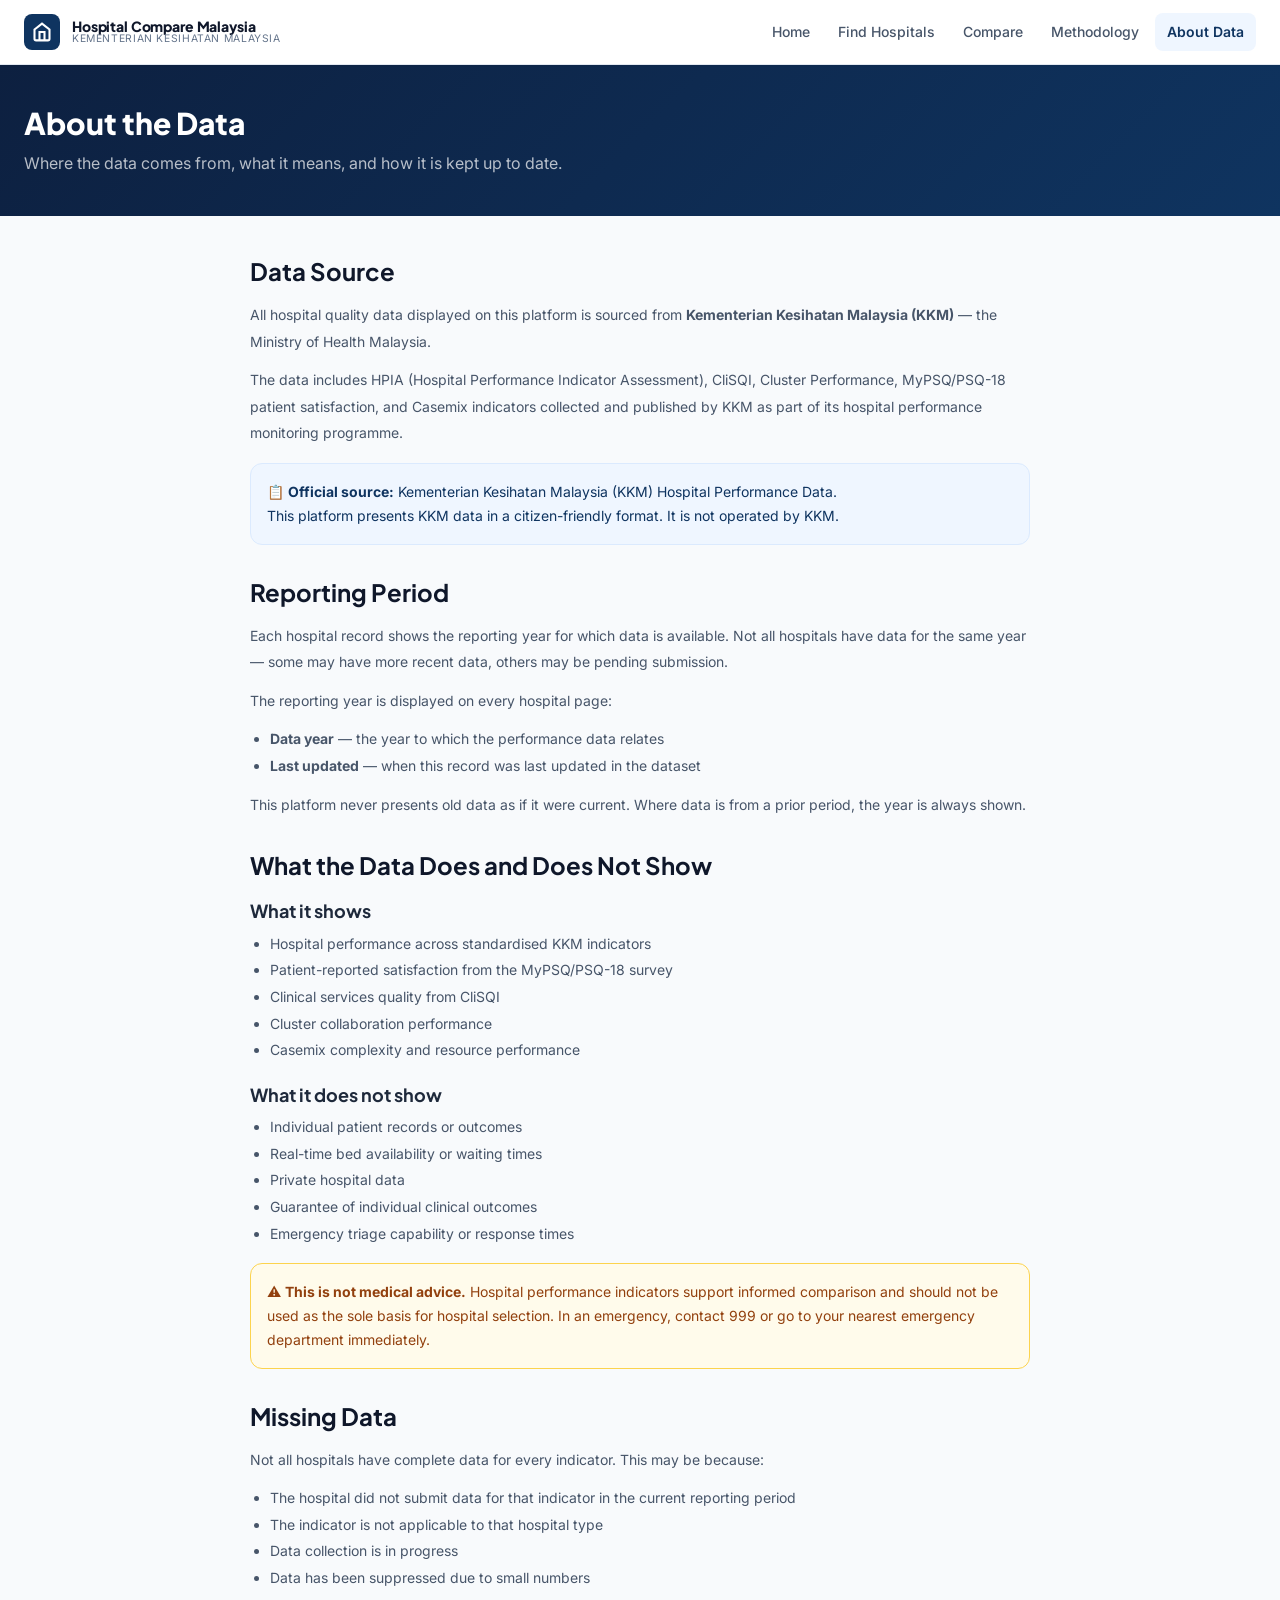
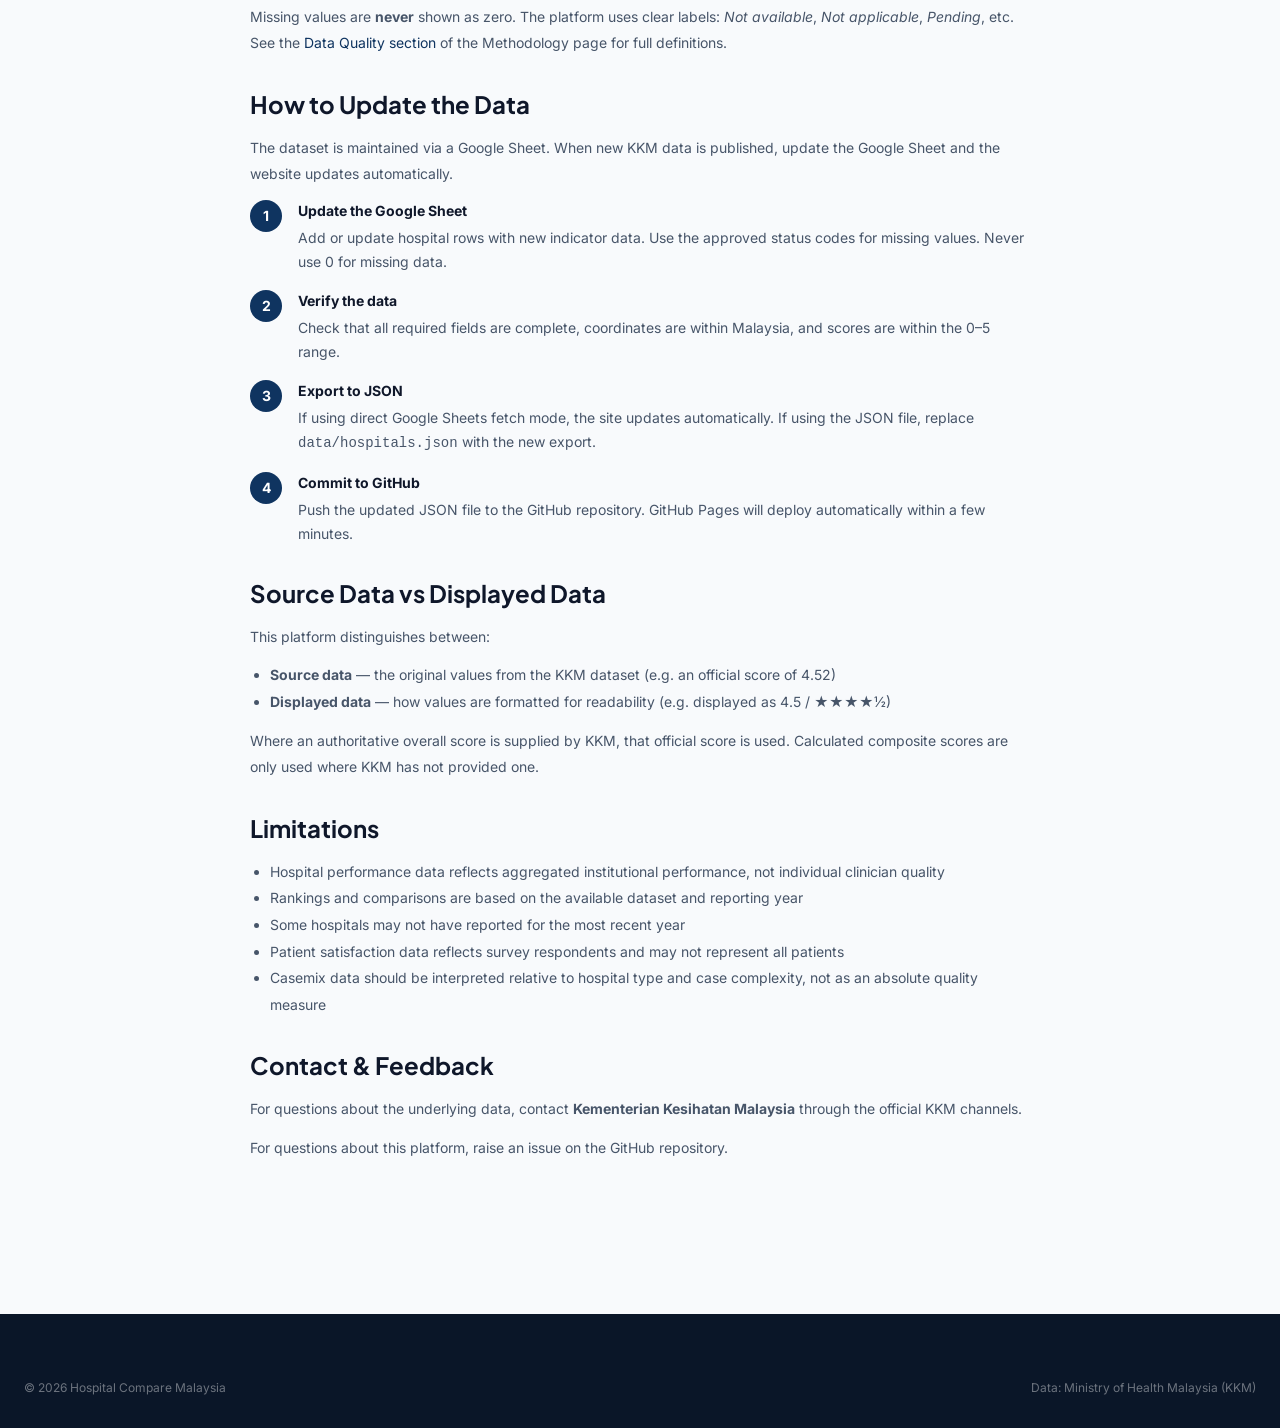
==== pages/about-data.html @ a0b59f91 "no" ====
<!DOCTYPE html>
<html lang="en-MY">
<head>
  <meta charset="UTF-8" />
  <meta name="viewport" content="width=device-width, initial-scale=1.0" />
  <title>About the Data — Hospital Compare Malaysia</title>
  <link rel="preconnect" href="https://fonts.googleapis.com" />
  <link rel="preconnect" href="https://fonts.gstatic.com" crossorigin />
  <link rel="stylesheet" href="../assets/css/main.css" />
  <style>
    .about-hero { background:linear-gradient(135deg,var(--blue-800),var(--blue-700));padding:var(--space-10) 0;color:white; }
    .about-hero h1 { font-family:var(--font-display);font-weight:800;font-size:var(--text-3xl);color:white;margin-bottom:var(--space-2); }
    .about-hero p { color:rgba(255,255,255,.7); }
    .about-body { padding:var(--space-10) 0;max-width:780px;margin:0 auto; }
    .about-section { margin-bottom:var(--space-8); }
    .about-section h2 { font-family:var(--font-display);font-weight:700;font-size:var(--text-2xl);color:var(--grey-900);margin-bottom:var(--space-4); }
    .about-section h3 { font-family:var(--font-display);font-weight:700;font-size:var(--text-lg);color:var(--grey-800);margin:var(--space-5) 0 var(--space-2); }
    .about-section p { font-size:var(--text-sm);color:var(--grey-600);line-height:1.9;margin-bottom:var(--space-3); }
    .about-section ul { list-style:disc;margin-left:var(--space-5);margin-bottom:var(--space-3); }
    .about-section ul li { font-size:var(--text-sm);color:var(--grey-600);line-height:1.9; }
    .update-steps { counter-reset:steps; }
    .update-step { display:flex;gap:var(--space-4);margin-bottom:var(--space-4);align-items:flex-start; }
    .update-step::before { counter-increment:steps;content:counter(steps);display:flex;align-items:center;justify-content:center;width:32px;height:32px;border-radius:50%;background:var(--color-primary);color:white;font-weight:700;font-size:var(--text-sm);flex-shrink:0; }
    .update-step-content { flex:1; }
    .update-step-title { font-weight:700;color:var(--grey-900);margin-bottom:4px;font-size:var(--text-sm); }
    .update-step-desc { font-size:var(--text-sm);color:var(--grey-600);line-height:1.7; }
    .info-box { background:var(--blue-50);border:1px solid var(--blue-100);border-radius:var(--radius-lg);padding:var(--space-4);margin:var(--space-4) 0;font-size:var(--text-sm);color:var(--blue-700);line-height:1.7; }
    .warning-box { background:var(--color-warning-bg);border:1px solid #fcd34d;border-radius:var(--radius-lg);padding:var(--space-4);margin:var(--space-4) 0;font-size:var(--text-sm);color:#92400e;line-height:1.7; }
  </style>
</head>
<body>
  <header class="site-header" role="banner">
    <div class="container header-inner">
      <a href="../index.html" class="site-logo">
        <div class="logo-icon"><svg width="20" height="20" viewBox="0 0 24 24" fill="none" stroke="white" stroke-width="2.5"><path d="M3 9l9-7 9 7v11a2 2 0 01-2 2H5a2 2 0 01-2-2z"/><polyline points="9 22 9 12 15 12 15 22"/></svg></div>
        <div class="logo-text"><span class="logo-title">Hospital Compare Malaysia</span><span class="logo-sub">Kementerian Kesihatan Malaysia</span></div>
      </a>
      <nav class="site-nav">
        <a href="../index.html" class="nav-link">Home</a>
        <a href="hospitals.html" class="nav-link">Find Hospitals</a>
        <a href="compare.html" class="nav-link">Compare</a>
        <a href="methodology.html" class="nav-link">Methodology</a>
        <a href="about-data.html" class="nav-link active">About Data</a>
      </nav>
      <button class="mobile-menu-btn" aria-label="Open navigation"><svg width="22" height="22" viewBox="0 0 24 24" fill="none" stroke="currentColor" stroke-width="2"><line x1="3" y1="6" x2="21" y2="6"/><line x1="3" y1="12" x2="21" y2="12"/><line x1="3" y1="18" x2="21" y2="18"/></svg></button>
    </div>
  </header>

  <section class="about-hero">
    <div class="container">
      <h1>About the Data</h1>
      <p>Where the data comes from, what it means, and how it is kept up to date.</p>
    </div>
  </section>

  <main id="main-content">
    <div class="container">
      <div class="about-body">

        <section class="about-section">
          <h2>Data Source</h2>
          <p>All hospital quality data displayed on this platform is sourced from <strong>Kementerian Kesihatan Malaysia (KKM)</strong> — the Ministry of Health Malaysia.</p>
          <p>The data includes HPIA (Hospital Performance Indicator Assessment), CliSQI, Cluster Performance, MyPSQ/PSQ-18 patient satisfaction, and Casemix indicators collected and published by KKM as part of its hospital performance monitoring programme.</p>
          <div class="info-box">
            📋 <strong>Official source:</strong> Kementerian Kesihatan Malaysia (KKM) Hospital Performance Data.<br>
            This platform presents KKM data in a citizen-friendly format. It is not operated by KKM.
          </div>
        </section>

        <section class="about-section">
          <h2>Reporting Period</h2>
          <p>Each hospital record shows the reporting year for which data is available. Not all hospitals have data for the same year — some may have more recent data, others may be pending submission.</p>
          <p>The reporting year is displayed on every hospital page:</p>
          <ul>
            <li><strong>Data year</strong> — the year to which the performance data relates</li>
            <li><strong>Last updated</strong> — when this record was last updated in the dataset</li>
          </ul>
          <p>This platform never presents old data as if it were current. Where data is from a prior period, the year is always shown.</p>
        </section>

        <section class="about-section">
          <h2>What the Data Does and Does Not Show</h2>
          <h3>What it shows</h3>
          <ul>
            <li>Hospital performance across standardised KKM indicators</li>
            <li>Patient-reported satisfaction from the MyPSQ/PSQ-18 survey</li>
            <li>Clinical services quality from CliSQI</li>
            <li>Cluster collaboration performance</li>
            <li>Casemix complexity and resource performance</li>
          </ul>
          <h3>What it does not show</h3>
          <ul>
            <li>Individual patient records or outcomes</li>
            <li>Real-time bed availability or waiting times</li>
            <li>Private hospital data</li>
            <li>Guarantee of individual clinical outcomes</li>
            <li>Emergency triage capability or response times</li>
          </ul>
          <div class="warning-box">
            ⚠️ <strong>This is not medical advice.</strong> Hospital performance indicators support informed comparison and should not be used as the sole basis for hospital selection. In an emergency, contact 999 or go to your nearest emergency department immediately.
          </div>
        </section>

        <section class="about-section">
          <h2>Missing Data</h2>
          <p>Not all hospitals have complete data for every indicator. This may be because:</p>
          <ul>
            <li>The hospital did not submit data for that indicator in the current reporting period</li>
            <li>The indicator is not applicable to that hospital type</li>
            <li>Data collection is in progress</li>
            <li>Data has been suppressed due to small numbers</li>
          </ul>
          <p>Missing values are <strong>never</strong> shown as zero. The platform uses clear labels: <em>Not available</em>, <em>Not applicable</em>, <em>Pending</em>, etc. See the <a href="methodology.html#data-quality">Data Quality section</a> of the Methodology page for full definitions.</p>
        </section>

        <section class="about-section">
          <h2>How to Update the Data</h2>
          <p>The dataset is maintained via a Google Sheet. When new KKM data is published, update the Google Sheet and the website updates automatically.</p>
          <div class="update-steps">
            <div class="update-step">
              <div class="update-step-content">
                <div class="update-step-title">Update the Google Sheet</div>
                <div class="update-step-desc">Add or update hospital rows with new indicator data. Use the approved status codes for missing values. Never use 0 for missing data.</div>
              </div>
            </div>
            <div class="update-step">
              <div class="update-step-content">
                <div class="update-step-title">Verify the data</div>
                <div class="update-step-desc">Check that all required fields are complete, coordinates are within Malaysia, and scores are within the 0–5 range.</div>
              </div>
            </div>
            <div class="update-step">
              <div class="update-step-content">
                <div class="update-step-title">Export to JSON</div>
                <div class="update-step-desc">If using direct Google Sheets fetch mode, the site updates automatically. If using the JSON file, replace <code>data/hospitals.json</code> with the new export.</div>
              </div>
            </div>
            <div class="update-step">
              <div class="update-step-content">
                <div class="update-step-title">Commit to GitHub</div>
                <div class="update-step-desc">Push the updated JSON file to the GitHub repository. GitHub Pages will deploy automatically within a few minutes.</div>
              </div>
            </div>
          </div>
        </section>

        <section class="about-section">
          <h2>Source Data vs Displayed Data</h2>
          <p>This platform distinguishes between:</p>
          <ul>
            <li><strong>Source data</strong> — the original values from the KKM dataset (e.g. an official score of 4.52)</li>
            <li><strong>Displayed data</strong> — how values are formatted for readability (e.g. displayed as 4.5 / ★★★★½)</li>
          </ul>
          <p>Where an authoritative overall score is supplied by KKM, that official score is used. Calculated composite scores are only used where KKM has not provided one.</p>
        </section>

        <section class="about-section">
          <h2>Limitations</h2>
          <ul>
            <li>Hospital performance data reflects aggregated institutional performance, not individual clinician quality</li>
            <li>Rankings and comparisons are based on the available dataset and reporting year</li>
            <li>Some hospitals may not have reported for the most recent year</li>
            <li>Patient satisfaction data reflects survey respondents and may not represent all patients</li>
            <li>Casemix data should be interpreted relative to hospital type and case complexity, not as an absolute quality measure</li>
          </ul>
        </section>

        <section class="about-section">
          <h2>Contact & Feedback</h2>
          <p>For questions about the underlying data, contact <strong>Kementerian Kesihatan Malaysia</strong> through the official KKM channels.</p>
          <p>For questions about this platform, raise an issue on the GitHub repository.</p>
        </section>

      </div>
    </div>
  </main>

  <footer class="site-footer">
    <div class="container">
      <div class="footer-bottom" style="border-top:none;padding-top:0">
        <span>© <script>document.write(new Date().getFullYear())</script> Hospital Compare Malaysia</span>
        <span>Data: Ministry of Health Malaysia (KKM)</span>
      </div>
    </div>
  </footer>
  <script src="../assets/js/sheets.js"></script>
  <script src="../assets/js/config.js"></script>
  <script src="../assets/js/app.js"></script>
</body>
</html>
---- assets/css/main.css ----
/* ============================================================
   MALAYSIA HOSPITAL COMPARE — Design System
   Primary: Deep Healthcare Blue
   Secondary: Teal/Mint
   Neutral: Cool grey
   ============================================================ */

/* ---------- Google Fonts ---------- */
@import url('https://fonts.googleapis.com/css2?family=Plus+Jakarta+Sans:wght@400;500;600;700;800&family=Inter:wght@400;500;600&display=swap');

/* ---------- CSS Custom Properties ---------- */
:root {
  /* Brand */
  --blue-900: #0a1628;
  --blue-800: #0d2040;
  --blue-700: #0f3460;
  --blue-600: #1a4d8f;
  --blue-500: #2563b8;
  --blue-400: #3b82d4;
  --blue-100: #dbeafe;
  --blue-50:  #eff6ff;

  --teal-600: #0d7c6e;
  --teal-500: #0f9580;
  --teal-400: #14b8a0;
  --teal-100: #ccfbf1;
  --teal-50:  #f0fdfa;

  /* Semantic */
  --color-primary:        var(--blue-700);
  --color-primary-dark:   var(--blue-800);
  --color-primary-light:  var(--blue-500);
  --color-secondary:      var(--teal-500);
  --color-secondary-light: var(--teal-400);

  --color-success:   #16a34a;
  --color-success-bg: #f0fdf4;
  --color-warning:   #d97706;
  --color-warning-bg: #fffbeb;
  --color-danger:    #dc2626;
  --color-danger-bg: #fef2f2;
  --color-info:      #0369a1;
  --color-info-bg:   #f0f9ff;

  /* Neutrals */
  --grey-900: #0f172a;
  --grey-800: #1e293b;
  --grey-700: #334155;
  --grey-600: #475569;
  --grey-500: #64748b;
  --grey-400: #94a3b8;
  --grey-300: #cbd5e1;
  --grey-200: #e2e8f0;
  --grey-100: #f1f5f9;
  --grey-50:  #f8fafc;
  --white:    #ffffff;

  /* Typography */
  --font-display: 'Plus Jakarta Sans', system-ui, sans-serif;
  --font-body:    'Inter', system-ui, sans-serif;

  --text-xs:   0.75rem;   /* 12px */
  --text-sm:   0.875rem;  /* 14px */
  --text-base: 1rem;      /* 16px */
  --text-lg:   1.125rem;  /* 18px */
  --text-xl:   1.25rem;   /* 20px */
  --text-2xl:  1.5rem;    /* 24px */
  --text-3xl:  1.875rem;  /* 30px */
  --text-4xl:  2.25rem;   /* 36px */
  --text-5xl:  3rem;      /* 48px */

  /* Spacing */
  --space-1:  0.25rem;
  --space-2:  0.5rem;
  --space-3:  0.75rem;
  --space-4:  1rem;
  --space-5:  1.25rem;
  --space-6:  1.5rem;
  --space-8:  2rem;
  --space-10: 2.5rem;
  --space-12: 3rem;
  --space-16: 4rem;
  --space-20: 5rem;

  /* Layout */
  --container-max: 1280px;
  --sidebar-width: 280px;
  --radius-sm:  0.375rem;
  --radius-md:  0.5rem;
  --radius-lg:  0.75rem;
  --radius-xl:  1rem;
  --radius-2xl: 1.5rem;

  /* Shadows */
  --shadow-sm: 0 1px 2px 0 rgb(0 0 0 / 0.05);
  --shadow-md: 0 4px 6px -1px rgb(0 0 0 / 0.07), 0 2px 4px -2px rgb(0 0 0 / 0.05);
  --shadow-lg: 0 10px 15px -3px rgb(0 0 0 / 0.08), 0 4px 6px -4px rgb(0 0 0 / 0.05);
  --shadow-xl: 0 20px 25px -5px rgb(0 0 0 / 0.08), 0 8px 10px -6px rgb(0 0 0 / 0.05);

  /* Transitions */
  --transition-fast: 150ms ease;
  --transition-base: 250ms ease;
  --transition-slow: 400ms ease;
}

/* ---------- Reset ---------- */
*, *::before, *::after { box-sizing: border-box; margin: 0; padding: 0; }
html { scroll-behavior: smooth; -webkit-text-size-adjust: 100%; }
body {
  font-family: var(--font-body);
  font-size: var(--text-base);
  line-height: 1.6;
  color: var(--grey-800);
  background: var(--grey-50);
  min-height: 100vh;
}
img, svg { display: block; max-width: 100%; }
a { color: var(--color-primary); text-decoration: none; }
a:hover { text-decoration: underline; }
button { cursor: pointer; font-family: inherit; }
ul, ol { list-style: none; }
h1, h2, h3, h4, h5, h6 {
  font-family: var(--font-display);
  font-weight: 700;
  line-height: 1.25;
  color: var(--grey-900);
}

/* ---------- Utilities ---------- */
.container {
  width: 100%;
  max-width: var(--container-max);
  margin-inline: auto;
  padding-inline: var(--space-6);
}
.sr-only {
  position: absolute; width: 1px; height: 1px;
  padding: 0; margin: -1px; overflow: hidden;
  clip: rect(0,0,0,0); white-space: nowrap; border-width: 0;
}
.text-muted { color: var(--grey-500); }
.demo-badge {
  display: inline-flex; align-items: center; gap: var(--space-1);
  padding: var(--space-1) var(--space-3);
  background: #fef3c7; color: #92400e;
  border: 1px solid #fcd34d;
  border-radius: var(--radius-sm);
  font-size: var(--text-xs); font-weight: 600;
  text-transform: uppercase; letter-spacing: 0.05em;
}

/* ---------- HEADER ---------- */
.site-header {
  position: sticky; top: 0; z-index: 100;
  background: var(--white);
  border-bottom: 1px solid var(--grey-200);
  box-shadow: var(--shadow-sm);
}
.header-inner {
  display: flex; align-items: center;
  justify-content: space-between;
  height: 64px;
  gap: var(--space-6);
}
.site-logo {
  display: flex; align-items: center; gap: var(--space-3);
  text-decoration: none; flex-shrink: 0;
}
.logo-icon {
  width: 36px; height: 36px;
  background: var(--color-primary);
  border-radius: var(--radius-md);
  display: flex; align-items: center; justify-content: center;
}
.logo-icon svg { color: white; }
.logo-text { display: flex; flex-direction: column; line-height: 1; }
.logo-title {
  font-family: var(--font-display); font-weight: 800;
  font-size: var(--text-sm); color: var(--grey-900); letter-spacing: -0.01em;
}
.logo-sub {
  font-size: 0.65rem; color: var(--grey-500); text-transform: uppercase;
  letter-spacing: 0.06em; margin-top: 1px;
}
.site-nav { display: flex; align-items: center; gap: var(--space-1); }
.nav-link {
  padding: var(--space-2) var(--space-3);
  border-radius: var(--radius-md);
  font-size: var(--text-sm); font-weight: 500;
  color: var(--grey-600); text-decoration: none;
  transition: color var(--transition-fast), background var(--transition-fast);
  white-space: nowrap;
}
.nav-link:hover { color: var(--color-primary); background: var(--blue-50); text-decoration: none; }
.nav-link.active { color: var(--color-primary); background: var(--blue-50); font-weight: 600; }
.nav-btn {
  margin-left: var(--space-2);
  padding: var(--space-2) var(--space-4);
  background: var(--color-primary);
  color: var(--white); border-radius: var(--radius-md);
  font-size: var(--text-sm); font-weight: 600;
  border: none; transition: background var(--transition-fast);
  text-decoration: none;
}
.nav-btn:hover { background: var(--blue-800); text-decoration: none; color: white; }
.mobile-menu-btn {
  display: none; background: none; border: none;
  padding: var(--space-2); border-radius: var(--radius-md);
  color: var(--grey-600);
}

/* ---------- HERO SECTION ---------- */
.hero {
  background: linear-gradient(135deg, var(--blue-800) 0%, var(--blue-700) 50%, var(--teal-600) 100%);
  padding: var(--space-20) 0 var(--space-16);
  position: relative; overflow: hidden;
}
.hero::before {
  content: '';
  position: absolute; inset: 0;
  background: url("data:image/svg+xml,%3Csvg width='60' height='60' viewBox='0 0 60 60' xmlns='http://www.w3.org/2000/svg'%3E%3Cg fill='none' fill-rule='evenodd'%3E%3Cg fill='%23ffffff' fill-opacity='0.03'%3E%3Cpath d='M36 34v-4h-2v4h-4v2h4v4h2v-4h4v-2h-4zm0-30V0h-2v4h-4v2h4v4h2V6h4V4h-4zM6 34v-4H4v4H0v2h4v4h2v-4h4v-2H6zM6 4V0H4v4H0v2h4v4h2V6h4V4H6z'/%3E%3C/g%3E%3C/g%3E%3C/svg%3E");
}
.hero-content {
  position: relative; z-index: 1;
  max-width: 760px;
}
.hero-eyebrow {
  display: inline-flex; align-items: center; gap: var(--space-2);
  padding: var(--space-1) var(--space-3);
  background: rgba(255,255,255,0.1);
  border: 1px solid rgba(255,255,255,0.2);
  border-radius: 100px;
  font-size: var(--text-xs); font-weight: 600;
  color: rgba(255,255,255,0.9); letter-spacing: 0.05em;
  text-transform: uppercase; margin-bottom: var(--space-5);
}
.hero-eyebrow-dot {
  width: 6px; height: 6px; border-radius: 50%;
  background: var(--teal-400); animation: pulse 2s infinite;
}
@keyframes pulse {
  0%, 100% { opacity: 1; } 50% { opacity: 0.5; }
}
.hero-title {
  font-family: var(--font-display); font-weight: 800;
  font-size: clamp(var(--text-3xl), 5vw, var(--text-5xl));
  color: var(--white); line-height: 1.1;
  letter-spacing: -0.02em; margin-bottom: var(--space-4);
}
.hero-title .accent { color: var(--teal-400); }
.hero-subtitle {
  font-size: var(--text-lg); color: rgba(255,255,255,0.8);
  line-height: 1.6; margin-bottom: var(--space-8);
  max-width: 540px;
}

/* Search Box */
.hero-search {
  background: var(--white);
  border-radius: var(--radius-xl);
  padding: var(--space-2);
  display: flex; gap: var(--space-2);
  box-shadow: 0 20px 40px rgba(0,0,0,0.2);
  margin-bottom: var(--space-4);
  flex-wrap: wrap;
}
.search-input-wrap {
  flex: 1; min-width: 200px;
  position: relative; display: flex; align-items: center;
}
.search-icon {
  position: absolute; left: var(--space-4);
  color: var(--grey-400); pointer-events: none;
}
#hero-search-input {
  width: 100%; border: none; outline: none;
  padding: var(--space-3) var(--space-4) var(--space-3) 2.75rem;
  font-size: var(--text-base); font-family: var(--font-body);
  color: var(--grey-900); background: transparent;
  border-radius: var(--radius-lg);
}
#hero-search-input::placeholder { color: var(--grey-400); }
.hero-search-btn {
  padding: var(--space-3) var(--space-6);
  background: var(--color-primary);
  color: var(--white); border: none;
  border-radius: var(--radius-lg);
  font-size: var(--text-base); font-weight: 600;
  font-family: var(--font-display);
  transition: background var(--transition-fast);
  white-space: nowrap;
}
.hero-search-btn:hover { background: var(--blue-800); }
.location-btn {
  display: flex; align-items: center; gap: var(--space-2);
  padding: var(--space-3) var(--space-4);
  background: var(--grey-100); color: var(--grey-700);
  border: none; border-radius: var(--radius-lg);
  font-size: var(--text-sm); font-weight: 500;
  font-family: var(--font-body);
  transition: background var(--transition-fast);
  white-space: nowrap;
}
.location-btn:hover { background: var(--grey-200); }

/* Autocomplete dropdown */
.autocomplete-dropdown {
  position: absolute; top: calc(100% + var(--space-1));
  left: 0; right: 0; z-index: 50;
  background: var(--white); border-radius: var(--radius-lg);
  box-shadow: var(--shadow-xl); border: 1px solid var(--grey-200);
  overflow: hidden; display: none;
}
.autocomplete-dropdown.open { display: block; }
.autocomplete-item {
  display: flex; align-items: center; gap: var(--space-3);
  padding: var(--space-3) var(--space-4);
  cursor: pointer; transition: background var(--transition-fast);
}
.autocomplete-item:hover, .autocomplete-item.focused { background: var(--blue-50); }
.autocomplete-item-icon { color: var(--grey-400); flex-shrink: 0; }
.autocomplete-item-name { font-weight: 500; font-size: var(--text-sm); color: var(--grey-900); }
.autocomplete-item-sub { font-size: var(--text-xs); color: var(--grey-500); }

/* Stats Bar */
.hero-stats {
  display: flex; flex-wrap: wrap; gap: var(--space-6);
  margin-top: var(--space-6);
}
.hero-stat {
  display: flex; align-items: baseline; gap: var(--space-2);
  color: var(--white);
}
.hero-stat-num {
  font-family: var(--font-display); font-weight: 800;
  font-size: var(--text-2xl); line-height: 1;
}
.hero-stat-label {
  font-size: var(--text-sm); color: rgba(255,255,255,0.7);
}

/* ---------- STAR RATING COMPONENT ---------- */
.star-rating {
  display: inline-flex; align-items: center; gap: var(--space-2);
}
.stars { display: flex; gap: 2px; }
.star { font-size: 1.1em; }
.star.full  { color: #f59e0b; }
.star.half  { color: #f59e0b; }
.star.empty { color: var(--grey-300); }
.star-score {
  font-family: var(--font-display); font-weight: 700;
  font-size: var(--text-sm); color: var(--grey-700);
}
.star-max { font-size: var(--text-xs); color: var(--grey-400); }

/* Large star rating for hospital detail */
.star-rating-lg .stars { gap: 3px; }
.star-rating-lg .star { font-size: 1.6em; }
.star-rating-lg .star-score { font-size: var(--text-2xl); }

/* ---------- DATA STATUS BADGES ---------- */
.data-status {
  display: inline-flex; align-items: center; gap: var(--space-1);
  padding: 2px 8px; border-radius: 100px;
  font-size: var(--text-xs); font-weight: 500;
}
.data-status.available   { background: #dcfce7; color: #15803d; }
.data-status.not_available { background: var(--grey-100); color: var(--grey-500); }
.data-status.pending     { background: #fef3c7; color: #92400e; }
.data-status.not_applicable { background: var(--grey-100); color: var(--grey-400); font-style: italic; }
.data-status.suppressed  { background: #fce7f3; color: #9d174d; }
.data-status.estimated   { background: #ede9fe; color: #6d28d9; }

/* ---------- HOSPITAL CARD ---------- */
.hospital-card {
  background: var(--white);
  border: 1px solid var(--grey-200);
  border-radius: var(--radius-xl);
  padding: var(--space-5);
  transition: box-shadow var(--transition-fast), border-color var(--transition-fast), transform var(--transition-fast);
  cursor: pointer;
  position: relative;
}
.hospital-card:hover {
  box-shadow: var(--shadow-lg);
  border-color: var(--blue-400);
  transform: translateY(-1px);
}
.hospital-card.highlighted {
  border-color: var(--color-primary);
  box-shadow: 0 0 0 2px var(--blue-100), var(--shadow-lg);
}
.hospital-card-header {
  display: flex; justify-content: space-between;
  align-items: flex-start; gap: var(--space-3); margin-bottom: var(--space-3);
}
.hospital-card-name {
  font-family: var(--font-display); font-size: var(--text-lg);
  font-weight: 700; color: var(--grey-900); line-height: 1.3;
  flex: 1;
}
.hospital-card-name a { color: inherit; text-decoration: none; }
.hospital-card-name a:hover { color: var(--color-primary); }
.hospital-card-badges { display: flex; flex-wrap: wrap; gap: var(--space-1); flex-shrink: 0; }
.badge {
  padding: 2px 8px; border-radius: 100px;
  font-size: var(--text-xs); font-weight: 600;
  letter-spacing: 0.02em;
}
.badge-type    { background: var(--blue-50); color: var(--blue-700); }
.badge-specialist { background: var(--teal-50); color: var(--teal-600); }
.badge-lead    { background: #f0fdf4; color: #15803d; }

.hospital-card-location {
  display: flex; align-items: center; gap: var(--space-2);
  font-size: var(--text-sm); color: var(--grey-500);
  margin-bottom: var(--space-4);
}
.hospital-card-rating {
  display: flex; align-items: center; gap: var(--space-3);
  margin-bottom: var(--space-4);
  padding-bottom: var(--space-4);
  border-bottom: 1px solid var(--grey-100);
}
.rating-label { font-size: var(--text-xs); color: var(--grey-500); margin-top: 2px; }

/* Quality indicator pills */
.quality-grid {
  display: grid; grid-template-columns: repeat(auto-fit, minmax(100px, 1fr));
  gap: var(--space-2); margin-bottom: var(--space-4);
}
.quality-pill {
  background: var(--grey-50); border-radius: var(--radius-md);
  padding: var(--space-2) var(--space-3); text-align: center;
}
.quality-pill-label { font-size: 0.65rem; color: var(--grey-500); text-transform: uppercase; letter-spacing: 0.05em; }
.quality-pill-value {
  font-family: var(--font-display); font-weight: 700;
  font-size: var(--text-base); color: var(--grey-900); line-height: 1.2;
}
.quality-pill-value.na { font-size: var(--text-xs); color: var(--grey-400); font-weight: 400; font-family: var(--font-body); }

/* Satisfaction bar */
.satisfaction-bar-wrap { margin-bottom: var(--space-4); }
.satisfaction-bar-label {
  display: flex; justify-content: space-between; align-items: center;
  font-size: var(--text-sm); margin-bottom: var(--space-1);
}
.satisfaction-bar-label-text { color: var(--grey-600); }
.satisfaction-bar-label-pct  { font-weight: 700; color: var(--grey-900); }
.satisfaction-bar {
  height: 6px; background: var(--grey-200); border-radius: 100px; overflow: hidden;
}
.satisfaction-bar-fill {
  height: 100%; border-radius: 100px;
  background: linear-gradient(90deg, var(--teal-500), var(--teal-400));
  transition: width var(--transition-slow);
}

.hospital-card-footer {
  display: flex; align-items: center; justify-content: space-between;
  flex-wrap: wrap; gap: var(--space-2);
}
.distance-tag {
  display: flex; align-items: center; gap: var(--space-1);
  font-size: var(--text-sm); color: var(--grey-500);
}
.card-actions { display: flex; gap: var(--space-2); }

/* ---------- BUTTONS ---------- */
.btn {
  display: inline-flex; align-items: center; gap: var(--space-2);
  padding: var(--space-2) var(--space-4);
  border-radius: var(--radius-md); border: none;
  font-family: var(--font-body); font-size: var(--text-sm); font-weight: 600;
  transition: all var(--transition-fast); text-decoration: none;
  cursor: pointer; white-space: nowrap;
}
.btn:hover { text-decoration: none; }
.btn-primary { background: var(--color-primary); color: var(--white); }
.btn-primary:hover { background: var(--blue-800); color: white; }
.btn-secondary { background: var(--grey-100); color: var(--grey-700); }
.btn-secondary:hover { background: var(--grey-200); color: var(--grey-900); }
.btn-outline {
  background: transparent; color: var(--color-primary);
  border: 1.5px solid var(--blue-300);
}
.btn-outline:hover { background: var(--blue-50); }
.btn-ghost { background: transparent; color: var(--grey-600); }
.btn-ghost:hover { background: var(--grey-100); }
.btn-sm { padding: var(--space-1) var(--space-3); font-size: var(--text-xs); }
.btn-lg { padding: var(--space-3) var(--space-6); font-size: var(--text-base); }
.btn-compare {
  background: transparent; color: var(--teal-600);
  border: 1.5px solid var(--teal-400);
}
.btn-compare:hover { background: var(--teal-50); }
.btn-compare.selected {
  background: var(--teal-500); color: var(--white);
  border-color: var(--teal-500);
}

/* ---------- INDICATOR SCORE CARD ---------- */
.score-card {
  background: var(--white); border: 1px solid var(--grey-200);
  border-radius: var(--radius-lg); padding: var(--space-4);
  text-align: center;
}
.score-card-label {
  font-size: var(--text-xs); font-weight: 600; text-transform: uppercase;
  letter-spacing: 0.06em; color: var(--grey-500); margin-bottom: var(--space-2);
}
.score-card-value {
  font-family: var(--font-display); font-weight: 800;
  font-size: var(--text-2xl); color: var(--grey-900); line-height: 1;
}
.score-card-value.na { font-size: var(--text-sm); color: var(--grey-400); font-weight: 400; font-family: var(--font-body); }
.score-card-sub { font-size: var(--text-xs); color: var(--grey-400); margin-top: var(--space-1); }
.score-card-status { margin-top: var(--space-2); }

/* ---------- SECTION DIVIDER ---------- */
.section-divider {
  height: 1px; background: var(--grey-200); margin: var(--space-8) 0;
}
.section-title {
  font-family: var(--font-display); font-size: var(--text-2xl);
  font-weight: 700; color: var(--grey-900); margin-bottom: var(--space-2);
}
.section-sub {
  font-size: var(--text-base); color: var(--grey-500); margin-bottom: var(--space-6);
}

/* ---------- COMPARISON TRAY ---------- */
.compare-tray {
  position: fixed; bottom: 0; left: 0; right: 0;
  background: var(--white); border-top: 2px solid var(--color-primary);
  padding: var(--space-3) var(--space-6);
  box-shadow: 0 -4px 20px rgba(0,0,0,0.1);
  z-index: 200; display: none;
  transform: translateY(100%);
  transition: transform var(--transition-base);
}
.compare-tray.visible { display: flex; transform: translateY(0); }
.compare-tray-inner {
  display: flex; align-items: center; gap: var(--space-4);
  flex-wrap: wrap; width: 100%;
}
.compare-tray-title {
  font-family: var(--font-display); font-weight: 700;
  color: var(--grey-900); white-space: nowrap;
}
.compare-tray-hospitals { display: flex; gap: var(--space-3); flex: 1; flex-wrap: wrap; }
.compare-tray-hospital {
  display: flex; align-items: center; gap: var(--space-2);
  background: var(--grey-100); border-radius: var(--radius-md);
  padding: var(--space-2) var(--space-3);
  font-size: var(--text-sm); font-weight: 500;
}
.compare-tray-remove {
  background: none; border: none; cursor: pointer;
  color: var(--grey-400); line-height: 1;
  padding: 0; font-size: 1.1em;
}
.compare-tray-remove:hover { color: var(--color-danger); }
.compare-tray-slot {
  background: var(--grey-100); border: 2px dashed var(--grey-300);
  border-radius: var(--radius-md); padding: var(--space-2) var(--space-4);
  font-size: var(--text-sm); color: var(--grey-400);
}

/* ---------- FILTER PANEL ---------- */
.filter-panel {
  background: var(--white); border: 1px solid var(--grey-200);
  border-radius: var(--radius-xl); padding: var(--space-5);
}
.filter-group { margin-bottom: var(--space-5); }
.filter-group:last-child { margin-bottom: 0; }
.filter-group-title {
  font-family: var(--font-display); font-size: var(--text-sm);
  font-weight: 700; color: var(--grey-700); text-transform: uppercase;
  letter-spacing: 0.05em; margin-bottom: var(--space-3);
}
.filter-option {
  display: flex; align-items: center; gap: var(--space-2);
  padding: var(--space-1) 0; cursor: pointer;
}
.filter-option input { accent-color: var(--color-primary); cursor: pointer; }
.filter-option label { font-size: var(--text-sm); color: var(--grey-700); cursor: pointer; }
.filter-option-count { margin-left: auto; font-size: var(--text-xs); color: var(--grey-400); }
.filter-actions {
  display: flex; justify-content: space-between; align-items: center;
  margin-bottom: var(--space-4);
}
.filter-active-count {
  display: inline-flex; align-items: center; justify-content: center;
  min-width: 20px; height: 20px; border-radius: 100px;
  background: var(--color-primary); color: var(--white);
  font-size: var(--text-xs); font-weight: 700;
  padding: 0 var(--space-1);
}

/* ---------- SORT BAR ---------- */
.sort-bar {
  display: flex; align-items: center; gap: var(--space-4);
  padding: var(--space-3) var(--space-4);
  background: var(--white); border: 1px solid var(--grey-200);
  border-radius: var(--radius-lg); margin-bottom: var(--space-4);
  flex-wrap: wrap;
}
.sort-bar-label { font-size: var(--text-sm); color: var(--grey-500); white-space: nowrap; }
.sort-select {
  border: 1px solid var(--grey-300); border-radius: var(--radius-md);
  padding: var(--space-1) var(--space-3);
  font-size: var(--text-sm); font-family: var(--font-body);
  color: var(--grey-800); background: var(--white);
  cursor: pointer;
}
.results-count {
  margin-left: auto; font-size: var(--text-sm); color: var(--grey-500);
}
.results-count strong { color: var(--grey-900); }

/* ---------- MAP CONTAINER ---------- */
.map-container {
  border-radius: var(--radius-xl); overflow: hidden;
  border: 1px solid var(--grey-200);
  height: 500px; position: sticky; top: 80px;
}
#main-map { height: 100%; width: 100%; }
.map-loading {
  display: flex; flex-direction: column; align-items: center;
  justify-content: center; height: 100%;
  color: var(--grey-500); gap: var(--space-3);
}

/* ---------- TOOLTIP ---------- */
.tooltip-trigger { cursor: help; }
.tooltip-trigger::after { display: none; }
[data-tooltip] { position: relative; }
[data-tooltip]:hover::after {
  content: attr(data-tooltip);
  position: absolute; bottom: 100%; left: 50%;
  transform: translateX(-50%) translateY(-6px);
  background: var(--grey-800); color: var(--white);
  font-size: var(--text-xs); padding: var(--space-2) var(--space-3);
  border-radius: var(--radius-md); white-space: nowrap;
  z-index: 99; pointer-events: none;
}

/* ---------- NOTIFICATIONS / TOASTS ---------- */
.notification {
  position: fixed; top: var(--space-4); right: var(--space-4);
  z-index: 300;
}
.toast {
  background: var(--white); border-radius: var(--radius-lg);
  padding: var(--space-3) var(--space-4);
  box-shadow: var(--shadow-xl); border-left: 4px solid var(--color-primary);
  margin-bottom: var(--space-2); font-size: var(--text-sm);
  animation: slideIn var(--transition-base) ease;
  max-width: 320px;
}
@keyframes slideIn {
  from { transform: translateX(100%); opacity: 0; }
  to   { transform: translateX(0);    opacity: 1; }
}

/* ---------- FOOTER ---------- */
.site-footer {
  background: var(--blue-900); color: rgba(255,255,255,0.7);
  padding: var(--space-16) 0 var(--space-8);
  margin-top: var(--space-20);
}
.footer-grid {
  display: grid; grid-template-columns: 2fr 1fr 1fr 1fr;
  gap: var(--space-8); margin-bottom: var(--space-8);
}
.footer-brand { margin-bottom: var(--space-4); }
.footer-logo-text {
  font-family: var(--font-display); font-weight: 800;
  color: var(--white); font-size: var(--text-lg);
}
.footer-tagline { font-size: var(--text-sm); color: rgba(255,255,255,0.5); margin-top: var(--space-2); }
.footer-col-title {
  font-size: var(--text-xs); font-weight: 700; text-transform: uppercase;
  letter-spacing: 0.08em; color: rgba(255,255,255,0.5);
  margin-bottom: var(--space-3);
}
.footer-links { display: flex; flex-direction: column; gap: var(--space-2); }
.footer-links a {
  font-size: var(--text-sm); color: rgba(255,255,255,0.65);
  text-decoration: none; transition: color var(--transition-fast);
}
.footer-links a:hover { color: var(--white); text-decoration: none; }
.footer-bottom {
  border-top: 1px solid rgba(255,255,255,0.1);
  padding-top: var(--space-6);
  display: flex; justify-content: space-between; align-items: center;
  flex-wrap: wrap; gap: var(--space-4);
  font-size: var(--text-xs); color: rgba(255,255,255,0.4);
}
.footer-disclaimer {
  padding: var(--space-4); background: rgba(255,255,255,0.05);
  border-radius: var(--radius-md); border: 1px solid rgba(255,255,255,0.1);
  font-size: var(--text-xs); color: rgba(255,255,255,0.5);
  margin-bottom: var(--space-6); line-height: 1.7;
}

/* ---------- PAGE SECTIONS ---------- */
.page-section { padding: var(--space-16) 0; }
.featured-section { background: var(--white); }

/* ---------- SKELETON LOADER ---------- */
.skeleton {
  background: linear-gradient(90deg, var(--grey-100) 25%, var(--grey-200) 50%, var(--grey-100) 75%);
  background-size: 200% 100%;
  animation: shimmer 1.5s infinite;
  border-radius: var(--radius-md);
}
@keyframes shimmer {
  0%   { background-position: 200% 0; }
  100% { background-position: -200% 0; }
}
.skeleton-card {
  background: var(--white); border: 1px solid var(--grey-200);
  border-radius: var(--radius-xl); padding: var(--space-5);
}
.skeleton-line { height: 16px; margin-bottom: var(--space-3); }
.skeleton-title { height: 22px; width: 60%; margin-bottom: var(--space-3); }
.skeleton-sub { height: 14px; width: 40%; }

/* ---------- EMPTY STATE ---------- */
.empty-state {
  text-align: center; padding: var(--space-16) var(--space-8);
  color: var(--grey-500);
}
.empty-state-icon { font-size: 3rem; margin-bottom: var(--space-4); }
.empty-state h3 { font-size: var(--text-xl); color: var(--grey-700); margin-bottom: var(--space-2); }
.empty-state p { margin-bottom: var(--space-6); }

/* ---------- RESPONSIVE ---------- */
@media (max-width: 1024px) {
  .footer-grid { grid-template-columns: 1fr 1fr; }
}

@media (max-width: 768px) {
  :root { --space-6: 1rem; }
  .site-nav { display: none; }
  .mobile-menu-btn { display: flex; }
  .hero { padding: var(--space-12) 0 var(--space-10); }
  .hero-search { flex-direction: column; }
  .hero-search-btn, .location-btn { width: 100%; justify-content: center; }
  .hero-stats { gap: var(--space-4); }
  .footer-grid { grid-template-columns: 1fr; }
  .map-container { position: static; height: 350px; }
  .compare-tray { padding: var(--space-3); }
}

@media (max-width: 480px) {
  .hero-stat-num { font-size: var(--text-xl); }
  .quality-grid { grid-template-columns: repeat(2, 1fr); }
}

/* ---------- FOCUS STATES (Accessibility) ---------- */
*:focus-visible {
  outline: 2px solid var(--color-primary);
  outline-offset: 2px;
  border-radius: var(--radius-sm);
}

/* ---------- REDUCED MOTION ---------- */
@media (prefers-reduced-motion: reduce) {
  *, *::before, *::after { animation-duration: 0.01ms !important; transition-duration: 0.01ms !important; }
}
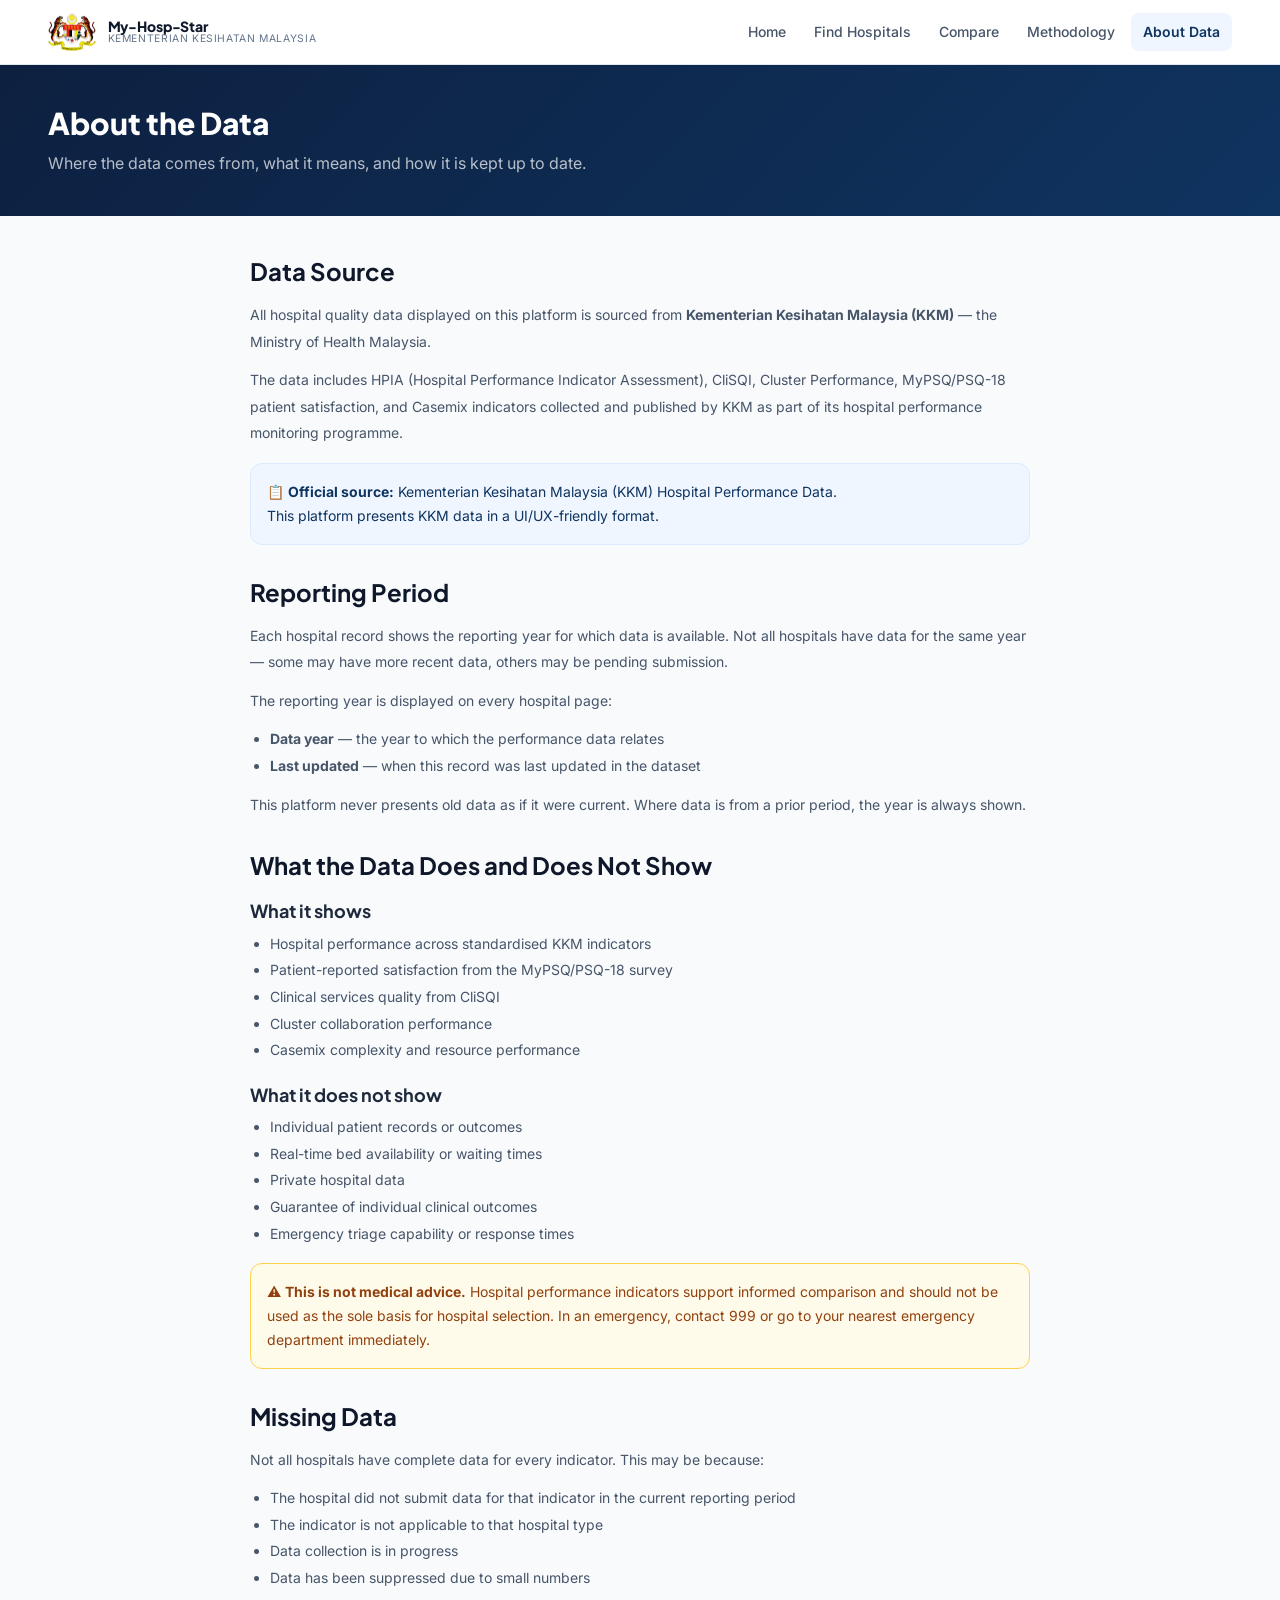
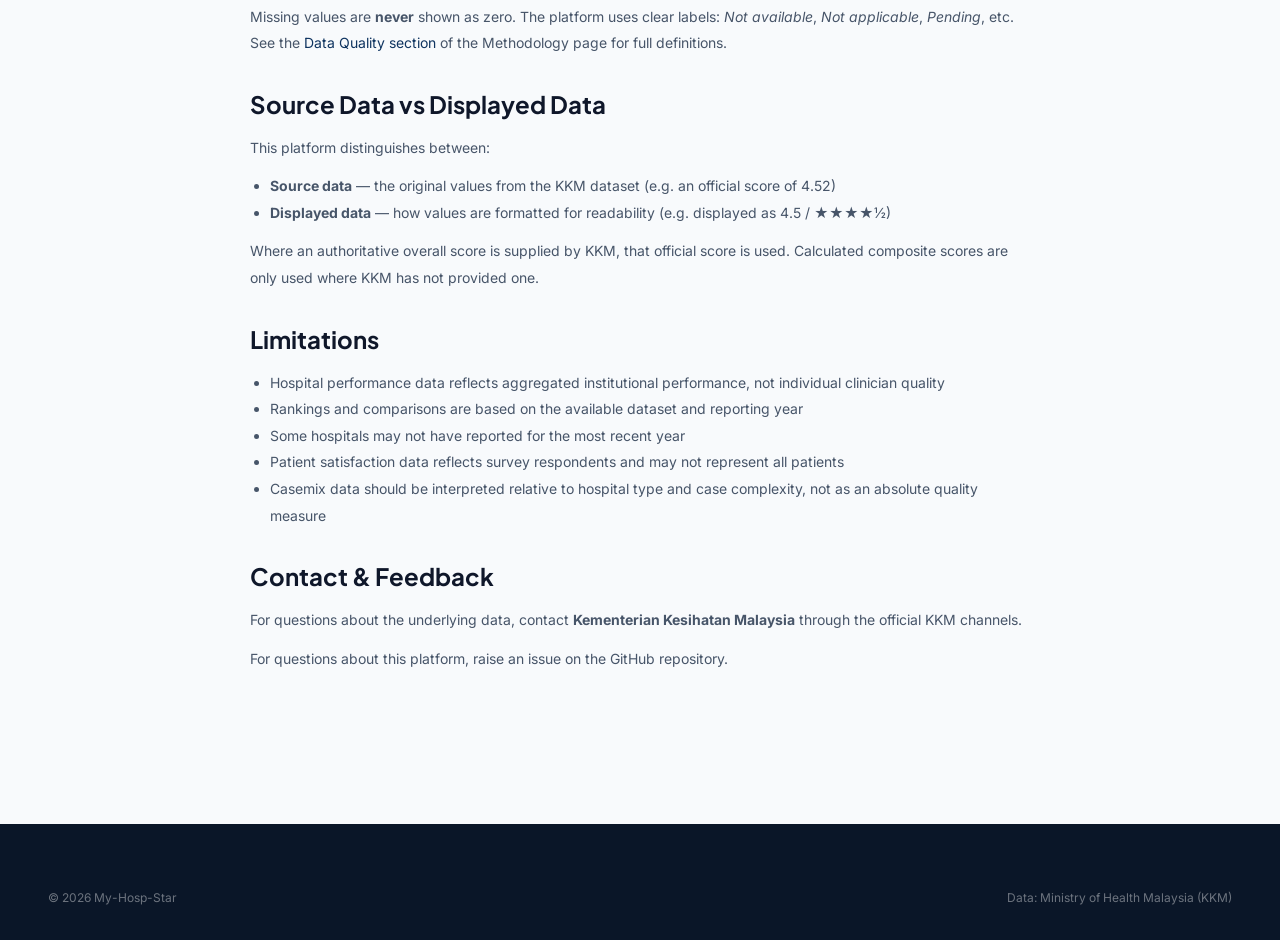
==== commit 2fb00fe6: "Rename title and logo to My-Hosp-Star" ====
--- a/pages/about-data.html
+++ b/pages/about-data.html
@@ -3,7 +3,7 @@
 <head>
   <meta charset="UTF-8" />
   <meta name="viewport" content="width=device-width, initial-scale=1.0" />
-  <title>About the Data — Hospital Compare Malaysia</title>
+  <title>About the Data — My-Hosp-Star</title>
   <link rel="preconnect" href="https://fonts.googleapis.com" />
   <link rel="preconnect" href="https://fonts.gstatic.com" crossorigin />
   <link rel="stylesheet" href="../assets/css/main.css" />
@@ -33,7 +33,7 @@
     <div class="container header-inner">
       <a href="../index.html" class="site-logo">
         <div class="logo-icon"><svg width="20" height="20" viewBox="0 0 24 24" fill="none" stroke="white" stroke-width="2.5"><path d="M3 9l9-7 9 7v11a2 2 0 01-2 2H5a2 2 0 01-2-2z"/><polyline points="9 22 9 12 15 12 15 22"/></svg></div>
-        <div class="logo-text"><span class="logo-title">Hospital Compare Malaysia</span><span class="logo-sub">Kementerian Kesihatan Malaysia</span></div>
+        <div class="logo-text"><span class="logo-title">My-Hosp-Star</span><span class="logo-sub">Kementerian Kesihatan Malaysia</span></div>
       </a>
       <nav class="site-nav">
         <a href="../index.html" class="nav-link">Home</a>
@@ -63,7 +63,7 @@
           <p>The data includes HPIA (Hospital Performance Indicator Assessment), CliSQI, Cluster Performance, MyPSQ/PSQ-18 patient satisfaction, and Casemix indicators collected and published by KKM as part of its hospital performance monitoring programme.</p>
           <div class="info-box">
             📋 <strong>Official source:</strong> Kementerian Kesihatan Malaysia (KKM) Hospital Performance Data.<br>
-            This platform presents KKM data in a citizen-friendly format. It is not operated by KKM.
+            This platform presents KKM data in a UI/UX-friendly format.
           </div>
         </section>
 
@@ -114,37 +114,6 @@
         </section>
 
         <section class="about-section">
-          <h2>How to Update the Data</h2>
-          <p>The dataset is maintained via a Google Sheet. When new KKM data is published, update the Google Sheet and the website updates automatically.</p>
-          <div class="update-steps">
-            <div class="update-step">
-              <div class="update-step-content">
-                <div class="update-step-title">Update the Google Sheet</div>
-                <div class="update-step-desc">Add or update hospital rows with new indicator data. Use the approved status codes for missing values. Never use 0 for missing data.</div>
-              </div>
-            </div>
-            <div class="update-step">
-              <div class="update-step-content">
-                <div class="update-step-title">Verify the data</div>
-                <div class="update-step-desc">Check that all required fields are complete, coordinates are within Malaysia, and scores are within the 0–5 range.</div>
-              </div>
-            </div>
-            <div class="update-step">
-              <div class="update-step-content">
-                <div class="update-step-title">Export to JSON</div>
-                <div class="update-step-desc">If using direct Google Sheets fetch mode, the site updates automatically. If using the JSON file, replace <code>data/hospitals.json</code> with the new export.</div>
-              </div>
-            </div>
-            <div class="update-step">
-              <div class="update-step-content">
-                <div class="update-step-title">Commit to GitHub</div>
-                <div class="update-step-desc">Push the updated JSON file to the GitHub repository. GitHub Pages will deploy automatically within a few minutes.</div>
-              </div>
-            </div>
-          </div>
-        </section>
-
-        <section class="about-section">
           <h2>Source Data vs Displayed Data</h2>
           <p>This platform distinguishes between:</p>
           <ul>
@@ -178,7 +147,7 @@
   <footer class="site-footer">
     <div class="container">
       <div class="footer-bottom" style="border-top:none;padding-top:0">
-        <span>© <script>document.write(new Date().getFullYear())</script> Hospital Compare Malaysia</span>
+        <span>© <script>document.write(new Date().getFullYear())</script> My-Hosp-Star</span>
         <span>Data: Ministry of Health Malaysia (KKM)</span>
       </div>
     </div>
--- a/assets/css/main.css
+++ b/assets/css/main.css
@@ -83,8 +83,8 @@
   --space-20: 5rem;
 
   /* Layout */
-  --container-max: 1280px;
-  --sidebar-width: 280px;
+  --container-max: 1440px;
+  --sidebar-width: 260px;
   --radius-sm:  0.375rem;
   --radius-md:  0.5rem;
   --radius-lg:  0.75rem;
@@ -131,7 +131,7 @@
   width: 100%;
   max-width: var(--container-max);
   margin-inline: auto;
-  padding-inline: var(--space-6);
+  padding-inline: clamp(1rem, 4vw, 3rem);
 }
 .sr-only {
   position: absolute; width: 1px; height: 1px;
@@ -212,7 +212,7 @@
 /* ---------- HERO SECTION ---------- */
 .hero {
   background: linear-gradient(135deg, var(--blue-800) 0%, var(--blue-700) 50%, var(--teal-600) 100%);
-  padding: var(--space-20) 0 var(--space-16);
+  padding: clamp(2.5rem, 6vw, 5rem) 0 clamp(2rem, 5vw, 4rem);
   position: relative; overflow: hidden;
 }
 .hero::before {
